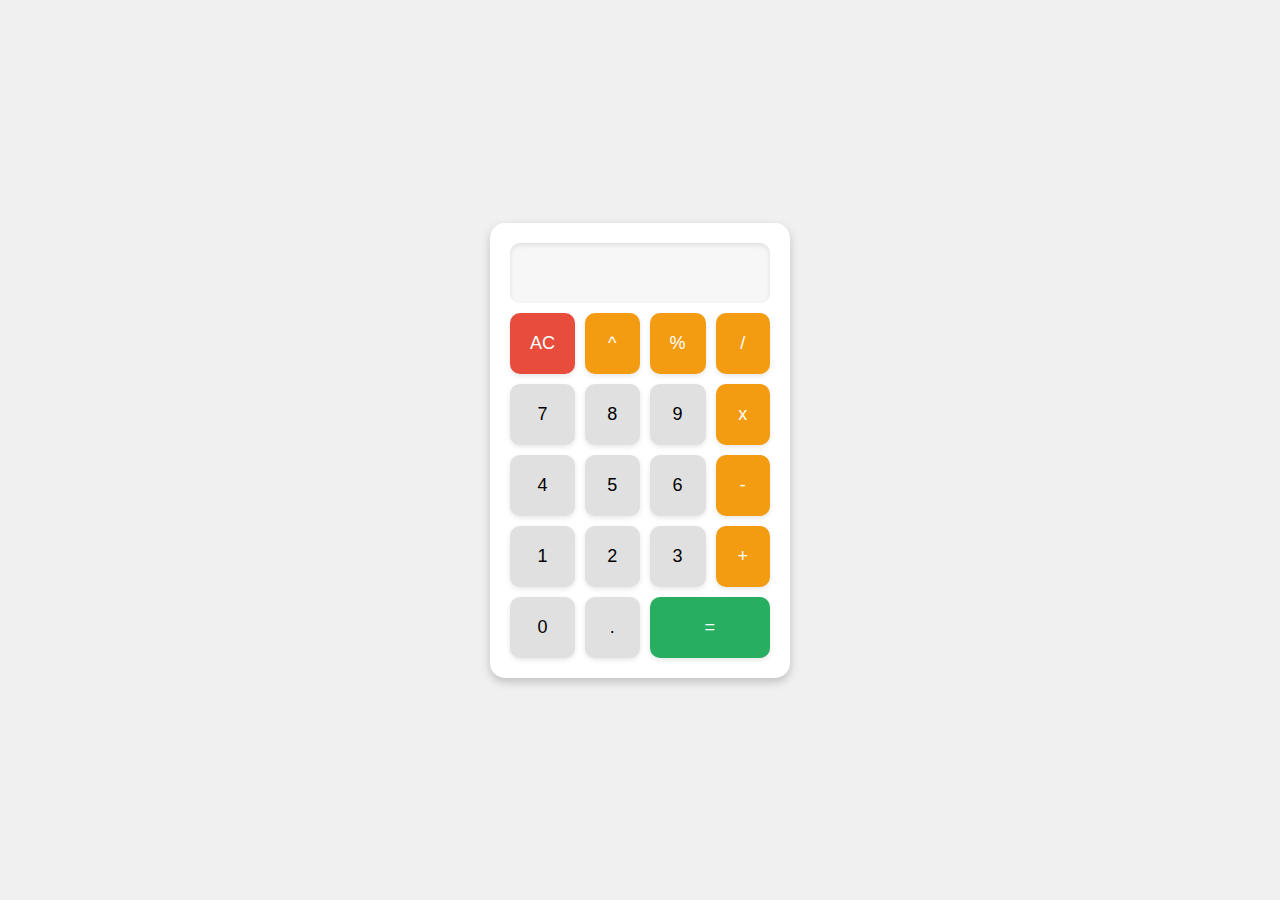
==== Tugas-1/calculator.html @ 183723da "first commit" ====
<!DOCTYPE html>
<html lang="en">
<head>
    <meta charset="UTF-8">
    <meta name="viewport" content="width=device-width, initial-scale=1.0">
    <title>Aesthetic Calculator</title>
    <link rel="stylesheet" href="styles.css">
</head>
<body>
    <div class="calculator">
        <input type="text" id="display" disabled>
        <div class="buttons">
            <button class="clear" id="clear">AC</button>
            <button class="operator" data-operator="**">^</button>
            <button class="operator" data-operator="%">%</button>
            <button class="operator" data-operator="/">/</button>
            <button class="number" data-number="7">7</button>
            <button class="number" data-number="8">8</button>
            <button class="number" data-number="9">9</button>
            <button class="operator" data-operator="*">x</button>
            <button class="number" data-number="4">4</button>
            <button class="number" data-number="5">5</button>
            <button class="number" data-number="6">6</button>
            <button class="operator" data-operator="-">-</button>
            <button class="number" data-number="1">1</button>
            <button class="number" data-number="2">2</button>
            <button class="number" data-number="3">3</button>
            <button class="operator" data-operator="+">+</button>
            <button class="number" data-number="0">0</button>
            <button class="decimal" data-decimal=".">.</button>
            <button id="equal">=</button>
        </div>
    </div>
    <script src="script.js"></script>
</body>
</html>
---- Tugas-1/styles.css ----
* {
    box-sizing: border-box;
    margin: 0;
    padding: 0;
}

body {
    font-family: 'Arial', sans-serif;
    display: flex;
    justify-content: center;
    align-items: center;
    height: 100vh;
    background-color: #f0f0f0;
}

.calculator {
    width: 300px;
    background-color: #ffffff;
    padding: 20px;
    border-radius: 15px;
    box-shadow: 0 4px 10px rgba(0, 0, 0, 0.2);
}

#display {
    width: 100%;
    height: 60px;
    background-color: #f7f7f7;
    border: none;
    text-align: right;
    padding: 15px;
    font-size: 24px;
    border-radius: 10px;
    margin-bottom: 10px;
    box-shadow: inset 0 2px 5px rgba(0, 0, 0, 0.1);
}

.buttons {
    display: grid;
    grid-template-columns: repeat(4, 1fr);
    gap: 10px;
}

button {
    padding: 20px;
    font-size: 18px;
    border-radius: 10px;
    border: none;
    cursor: pointer;
    background-color: #e0e0e0;
    box-shadow: 0 2px 5px rgba(0, 0, 0, 0.1);
    transition: background-color 0.3s ease;
}

button:hover {
    background-color: #d5d5d5;
}

button:active {
    background-color: #cccccc;
}

.operator {
    background-color: #f39c12;
    color: #fff;
}

.operator:hover {
    background-color: #e67e22;
}

#equal {
    grid-column: span 2;
    background-color: #27ae60;
    color: white;
}

#equal:hover {
    background-color: #2ecc71;
}

.clear {
    background-color: #e74c3c;
    color: white;
}

.clear:hover {
    background-color: #c0392b;
}
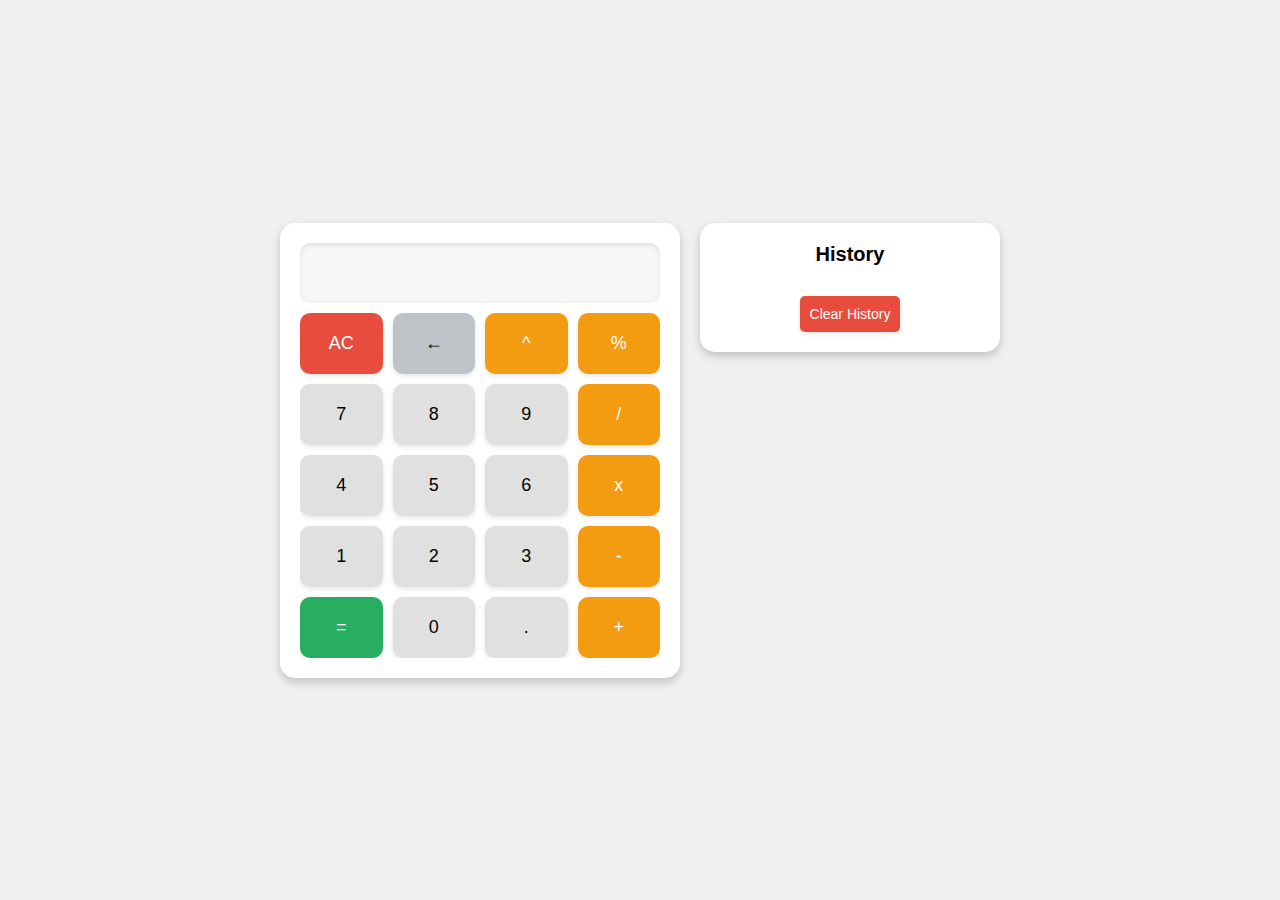
==== commit 064200c7: "improve feature and design" ====
--- a/Tugas-1/calculator.html
+++ b/Tugas-1/calculator.html
@@ -7,30 +7,42 @@
     <link rel="stylesheet" href="styles.css">
 </head>
 <body>
-    <div class="calculator">
-        <input type="text" id="display" disabled>
-        <div class="buttons">
-            <button class="clear" id="clear">AC</button>
-            <button class="operator" data-operator="**">^</button>
-            <button class="operator" data-operator="%">%</button>
-            <button class="operator" data-operator="/">/</button>
-            <button class="number" data-number="7">7</button>
-            <button class="number" data-number="8">8</button>
-            <button class="number" data-number="9">9</button>
-            <button class="operator" data-operator="*">x</button>
-            <button class="number" data-number="4">4</button>
-            <button class="number" data-number="5">5</button>
-            <button class="number" data-number="6">6</button>
-            <button class="operator" data-operator="-">-</button>
-            <button class="number" data-number="1">1</button>
-            <button class="number" data-number="2">2</button>
-            <button class="number" data-number="3">3</button>
-            <button class="operator" data-operator="+">+</button>
-            <button class="number" data-number="0">0</button>
-            <button class="decimal" data-decimal=".">.</button>
-            <button id="equal">=</button>
+    <div class="container">
+        <!-- Calculator Section -->
+        <div class="calculator">
+            <input type="text" id="display" disabled>
+            <div class="buttons">
+                <button class="clear" id="clear">AC</button>
+                <button id="backspace">←</button> <!-- Tombol Backspace -->
+                <button class="operator" data-operator="**">^</button>
+                <button class="operator" data-operator="%">%</button>
+                <button class="number" data-number="7">7</button>
+                <button class="number" data-number="8">8</button>
+                <button class="number" data-number="9">9</button>
+                <button class="operator" data-operator="/">/</button>
+                <button class="number" data-number="4">4</button>
+                <button class="number" data-number="5">5</button>
+                <button class="number" data-number="6">6</button>
+                <button class="operator" data-operator="*">x</button>
+                <button class="number" data-number="1">1</button>
+                <button class="number" data-number="2">2</button>
+                <button class="number" data-number="3">3</button>
+                <button class="operator" data-operator="-">-</button>
+                <button id="equal">=</button>
+                <button class="number" data-number="0">0</button>
+                <button class="decimal" data-decimal=".">.</button>
+                <button class="operator" data-operator="+">+</button>
+            </div>            
         </div>
-    </div>
+    
+        <!-- History Section -->
+        <div class="history">
+            <h3>History</h3>
+            <ul id="historyList"></ul>
+            <button id="clearHistoryBtn">Clear History</button>
+        </div>
+    </div>    
+
     <script src="script.js"></script>
 </body>
 </html>
--- a/Tugas-1/styles.css
+++ b/Tugas-1/styles.css
@@ -11,10 +11,22 @@
     align-items: center;
     height: 100vh;
     background-color: #f0f0f0;
+    padding: 10px;
 }
 
+.container {
+    display: flex;
+    justify-content: center;
+    align-items: flex-start;
+    gap: 20px;
+    max-width: 900px;
+    width: 100%;
+}
+
+/* Calculator styles */
 .calculator {
-    width: 300px;
+    width: 100%;
+    max-width: 400px;
     background-color: #ffffff;
     padding: 20px;
     border-radius: 15px;
@@ -32,12 +44,16 @@
     border-radius: 10px;
     margin-bottom: 10px;
     box-shadow: inset 0 2px 5px rgba(0, 0, 0, 0.1);
+    overflow: hidden;
+    white-space: nowrap;
 }
 
+/* Grid layout for calculator buttons */
 .buttons {
     display: grid;
     grid-template-columns: repeat(4, 1fr);
     gap: 10px;
+    overflow-x: scroll;
 }
 
 button {
@@ -69,7 +85,7 @@
 }
 
 #equal {
-    grid-column: span 2;
+    /* grid-column: span 2; */
     background-color: #27ae60;
     color: white;
 }
@@ -86,3 +102,86 @@
 .clear:hover {
     background-color: #c0392b;
 }
+
+#backspace {
+    background-color: #bdc3c7;
+    color: #000;
+}
+
+#backspace:hover {
+    background-color: #95a5a6;
+}
+
+/* History container */
+.history {
+    width: 100%;
+    max-width: 300px;
+    padding: 20px;
+    background-color: #ffffff;
+    border-radius: 15px;
+    box-shadow: 0 4px 10px rgba(0, 0, 0, 0.2);
+    text-align: center;
+}
+
+.history h3 {
+    font-size: 20px;
+    margin-bottom: 10px;
+}
+
+#historyList {
+    list-style-type: none;
+    padding-left: 0;
+    max-height: 320px;
+    overflow-y: auto;
+    margin-bottom: 10px;
+}
+
+#historyList li {
+    margin: 5px 0;
+    padding: 10px;
+    background-color: #e0e0e0;
+    border-radius: 5px;
+    box-shadow: 0 2px 5px rgba(0, 0, 0, 0.1);
+    font-size: 18px;
+}
+
+#clearHistoryBtn {
+    margin-top: 10px;
+    padding: 10px;
+    font-size: 14px;
+    background-color: #e74c3c;
+    color: white;
+    border: none;
+    border-radius: 5px;
+    cursor: pointer;
+}
+
+#clearHistoryBtn:hover {
+    background-color: #c0392b;
+}
+
+/* Responsive styles */
+@media (max-width: 768px) {
+    .container {
+        flex-direction: column;
+        align-items: center;
+    }
+
+    .calculator, .history {
+        max-width: 100%;
+    }
+
+    button {
+        font-size: 16px;
+        padding: 15px;
+    }
+
+    #display {
+        font-size: 20px;
+        height: 50px;
+    }
+
+    #historyList {
+        max-height: 100px;
+    }
+}
